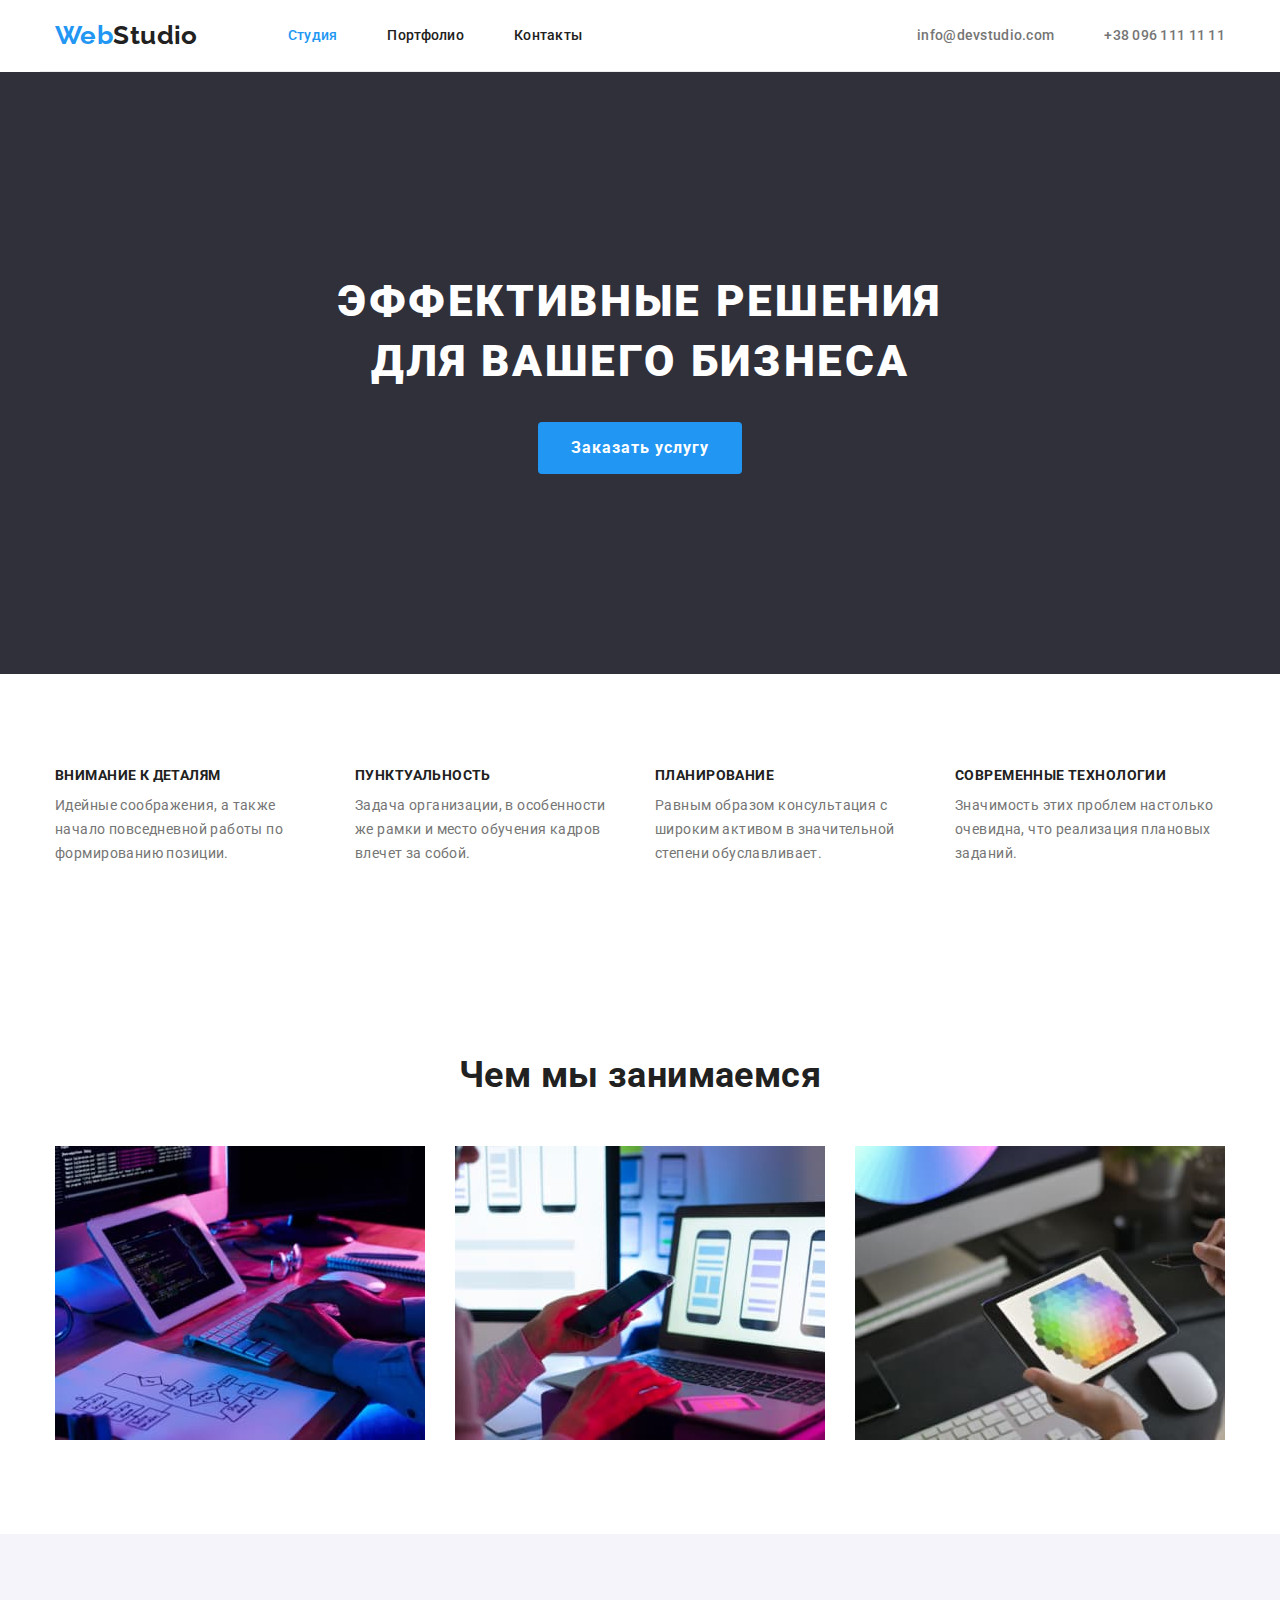
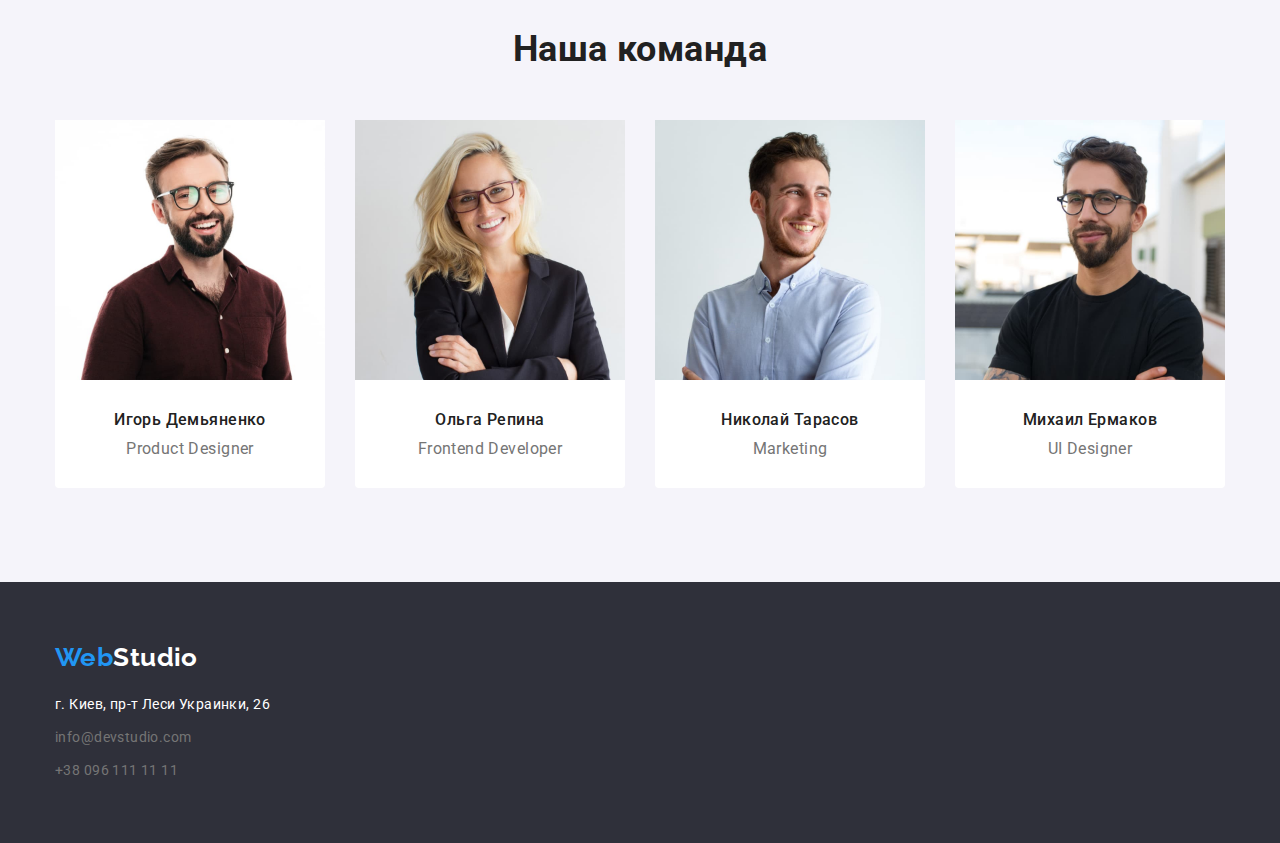
==== index.html @ 9d25f31f "Скопировал проект на стадии ДЗ-3" ====
<!DOCTYPE html>
<html lang="ru">
    <head>
        <meta charset="UTF-8" />
        <meta http-equiv="X-UA-Compatible" content="IE=edge" />
        <meta name="viewport" content="width=device-width, initial-scale=1.0" />
        <title>Студия</title>
        <link rel="preconnect" href="https://fonts.googleapis.com" />
        <link rel="preconnect" href="https://fonts.gstatic.com" crossorigin />
        <link
            href="https://fonts.googleapis.com/css2?family=Raleway:wght@700&family=Roboto:wght@400;500;700;900&display=swap"
            rel="stylesheet"
        />
        <link
            rel="stylesheet"
            href="https://cdnjs.cloudflare.com/ajax/libs/modern-normalize/1.1.0/modern-normalize.min.css"
        />
        <link rel="stylesheet" href="./css/style.css" />
    </head>
    <body>
        <!-- Header -->
        <header class="header">
            <div class="container">
                <nav class="site-nav">
                    <a href="./index.html" class="header-logo link"
                        ><span class="accent">Web</span>Studio
                    </a>
                    <ul class="general-nav list">
                        <li class="nav-item">
                            <a href="./index.html" class="nav-link link current"> Студия </a>
                        </li>
                        <li class="nav-item">
                            <a href="./portfolio.html" class="nav-link link"> Портфолио </a>
                        </li>
                        <li class="nav-item"><a href="" class="nav-link link"> Контакты </a></li>
                    </ul>
                </nav>

                <ul class="header-contacts list">
                    <li class="hd-contacts-item">
                        <a href="mailto:info@devstudio.com" class="header-contact link">
                            info@devstudio.com
                        </a>
                    </li>
                    <li class="hd-contacts-item">
                        <a href="tel:+380961111111" class="header-contact link">
                            +38 096 111 11 11
                        </a>
                    </li>
                </ul>
            </div>
        </header>

        <main>
            <!-- Hero -->
            <section class="hero section">
                <div class="container">
                    <h1 class="hero-title">Эффективные решения для вашего бизнеса</h1>
                    <button type="button" class="hero-button button">Заказать услугу</button>
                </div>
            </section>

            <!-- Advantages -->
            <section class="advantages section">
                <div class="container">
                    <h2 class="advantages-title hidden">Преимущества</h2>
                    <ul class="advantages-list list">
                        <li class="advantages-item">
                            <h3 class="advantages-caption">Внимание к деталям</h3>
                            <p class="advantages-desc">
                                Идейные соображения, а также начало повседневной работы по
                                формированию позиции.
                            </p>
                        </li>
                        <li class="advantages-item">
                            <h3 class="advantages-caption">Пунктуальность</h3>
                            <p class="advantages-desc">
                                Задача организации, в особенности же рамки и место обучения кадров
                                влечет за собой.
                            </p>
                        </li>
                        <li class="advantages-item">
                            <h3 class="advantages-caption">Планирование</h3>
                            <p class="advantages-desc">
                                Равным образом консультация с широким активом в значительной степени
                                обуславливает.
                            </p>
                        </li>
                        <li class="advantages-item">
                            <h3 class="advantages-caption">Современные технологии</h3>
                            <p class="advantages-desc">
                                Значимость этих проблем настолько очевидна, что реализация плановых
                                заданий.
                            </p>
                        </li>
                    </ul>
                </div>
            </section>

            <!-- Features of work -->
            <section class="features section">
                <div class="container">
                    <h2 class="features-title">Чем мы занимаемся</h2>
                    <ul class="features-list list">
                        <li class="features-item">
                            <img
                                src="./images/code.jpg"
                                alt="написание семантической разметки"
                                width="370"
                            />
                        </li>
                        <li class="features-item">
                            <img
                                src="./images/design.jpg"
                                alt="создание макетов дизайна"
                                width="370"
                            />
                        </li>
                        <li class="features-item">
                            <img
                                src="./images/colors.jpg"
                                alt="подбор цветовой палитры дизайна"
                                width="370"
                            />
                        </li>
                    </ul>
                </div>
            </section>

            <!-- Our comand -->
            <section class="comand section">
                <div class="container">
                    <h2 class="comand-title">Наша команда</h2>
                    <ul class="comand-list list">
                        <li class="comand-item">
                            <div class="comand-thumb">
                                <img src="./images/img1.jpg" alt="Игорь" width="270" />
                            </div>
                            <div class="comand-content">
                                <h3 class="comand-heading">Игорь Демьяненко</h3>
                                <p lang="en" class="comand-text">Product Designer</p>
                            </div>
                        </li>

                        <li class="comand-item">
                            <div class="comand-thumb">
                                <img src="./images/img2.jpg" alt="Ольга" width="270" />
                            </div>
                            <div class="comand-content">
                                <h3 class="comand-heading">Ольга Репина</h3>
                                <p lang="en" class="comand-text">Frontend Developer</p>
                            </div>
                        </li>

                        <li class="comand-item">
                            <div class="comand-thumb">
                                <img src="./images/img3.jpg" alt="Николай" width="270" />
                            </div>
                            <div class="comand-content">
                                <h3 class="comand-heading">Николай Тарасов</h3>
                                <p lang="en" class="comand-text">Marketing</p>
                            </div>
                        </li>

                        <li class="comand-item">
                            <div class="comand-thumb">
                                <img src="./images/img4.jpg" alt="Михаил" width="270" />
                            </div>
                            <div class="comand-content">
                                <h3 class="comand-heading">Михаил Ермаков</h3>
                                <p lang="en" class="comand-text">UI Designer</p>
                            </div>
                        </li>
                    </ul>
                </div>
            </section>
        </main>

        <!-- Footer -->
        <footer class="footer">
            <div class="container">
                <div class="footer-nav">
                    <a href="./index.html" class="footer-logo link"
                        ><span class="accent">Web</span>Studio
                    </a>
                    <address>
                        <ul class="footer-contacts list">
                            <li class="ft-contact-item">
                                <a
                                    href="https://goo.gl/maps/RZBRHcPRKJoQ98QK8"
                                    target="_blank"
                                    class="address link"
                                >
                                    г. Киев, пр-т Леси Украинки, 26
                                </a>
                            </li>
                            <li class="ft-contact-item">
                                <a href="mailto:info@devstudio.com" class="footer-contact link">
                                    info@devstudio.com
                                </a>
                            </li>
                            <li class="ft-contact-item">
                                <a href="tel:+380961111111" class="footer-contact link">
                                    +38 096 111 11 11
                                </a>
                            </li>
                        </ul>
                    </address>
                </div>
            </div>
        </footer>
    </body>
</html>
---- css/style.css ----
:root {
    --primary-text-color: #757575;
    --title-text-color: #212121;
    --accent-color: #2196f3;
    --white-color: #ffffff;
    --secondary-bg-color: #f5f4fa;
    --accent-bg-color: #2f303a;
    --border-color: #eeeeee;
    --header-border: #ececec;

    --title-content-gap: 50px;
    --card-gap: 30px;
}

/* TOOLS */

body {
    color: var(--primary-text-color);
    background-color: var(--white-color);
    font-family: 'Roboto', sans-serif;
    font-size: 14px;
    line-height: 1.71;
    letter-spacing: 0.03em;
}

h1,
h2,
h3,
p,
ul {
    margin: 0;
    padding: 0;
}

img {
    display: block;
    max-width: 100%;
}

.list {
    list-style: none;
}

.link {
    font-style: normal;
    text-decoration: none;
}

.hidden {
    display: none;
}

.container {
    width: 1200px;
    padding-left: 15px;
    padding-right: 15px;
    margin-right: auto;
    margin-left: auto;
}

.section {
    padding-top: 94px;
    padding-bottom: 94px;
}

.button {
    display: block;
    border: 1px solid transparent;
    border-radius: 4px;
    font-family: inherit;
}

/* LOGO */

.header-logo {
    font-family: 'Raleway', sans-serif;
    font-weight: 700;
    font-size: 26px;
    line-height: 1.2;
}

.accent {
    color: var(--accent-color);
}

/* HEADER */

.header .container {
    display: flex;
    border-bottom: 1px solid var(--header-border);
    padding-top: 20px;
    padding-bottom: 20px;
    align-items: center;
}

.site-nav {
    display: flex;
    align-items: center;
}

.general-nav {
    display: flex;
    margin-left: 90px;
}

.nav-item:not(:last-child) {
    margin-right: 50px;
}

.header-contacts {
    display: flex;
    margin-left: auto;
}

.hd-contacts-item:not(:last-child) {
    margin-right: 50px;
}

.header-logo {
    display: block;
    color: var(--title-text-color);
}

.header-logo:hover,
.header-logo:focus {
    color: var(--accent-color);
}

.nav-link {
    color: var(--title-text-color);
    font-weight: 500;
    line-height: 1.14;
    letter-spacing: 0.02em;
}

.current {
    color: var(--accent-color);
}

.header-contact {
    color: var(--primary-text-color);
    font-weight: 500;
    line-height: 1.14;
    letter-spacing: 0.02em;
}

.header-contact:hover,
.header-contact:focus,
.nav-link:hover,
.nav-link:focus {
    color: var(--accent-color);
}

/* MAIN PAGE */

/* HERO */

.hero {
    background-color: var(--accent-bg-color);
    padding-top: 200px;
    padding-bottom: 200px;
    text-align: center;
}

.hero-title {
    margin-right: auto;
    margin-left: auto;
    max-width: 696px;

    color: var(--white-color);
    font-weight: 900;
    font-size: 44px;
    line-height: 1.36;
    letter-spacing: 0.06em;
    text-transform: uppercase;
    margin-bottom: 30px;
}

.hero-button {
    padding: 10px 32px;
    margin-left: auto;
    margin-right: auto;

    color: var(--white-color);
    background-color: var(--accent-color);
    font-weight: 700;
    font-size: 16px;
    line-height: 1.87;
    letter-spacing: 0.06em;

    cursor: pointer;
}

.hero-button:hover,
.hero-button:focus {
    color: var(--accent-color);
    background-color: var(--white-color);
}

/* SECTIONS */

.advantages-caption,
.features-title,
.comand-title,
.comand-heading {
    color: var(--title-text-color);
}

.section-title {
    font-weight: 700;
    font-size: 36px;
    line-height: 1.17;
    text-align: center;
}

/* ADVANTAGES SECTION */

.advantages-list {
    display: flex;
}

.advantages-item {
    width: calc((100% - 3 * var(--card-gap)) / 4);
}

.advantages-item:not(:last-child) {
    margin-right: var(--card-gap);
}

.advantages-caption {
    margin-bottom: 10px;

    font-weight: 700;
    font-size: 14px;
    line-height: 1.14;
    text-transform: uppercase;
}

/* FEATURES SECTION */

.features-title {
    font-weight: 700;
    font-size: 36px;
    line-height: 1.17;
    text-align: center;
    margin-bottom: var(--title-content-gap);
}

.features-list {
    display: flex;
    justify-content: center;
}

.features-item {
    width: calc((100% - 2 * var(--card-gap)) / 3);
}

.features-item:not(:last-child) {
    margin-right: var(--card-gap);
}

/* COMAND SECTION */

.comand {
    background-color: var(--secondary-bg-color);
}

.comand-title {
    font-weight: 700;
    font-size: 36px;
    line-height: 1.17;
    text-align: center;

    margin-bottom: var(--title-content-gap);
}

.comand-list {
    display: flex;
}

.comand-item {
    width: calc((100% - 3 * var(--card-gap)) / 4);
    text-align: center;
    border-radius: 4px;

    background-color: var(--white-color);
}

.comand-item:not(:last-child) {
    margin-right: var(--card-gap);
}

.comand-content {
    padding-top: 30px;
    padding-bottom: 30px;
}

.comand-heading {
    margin-bottom: 10px;

    font-weight: 500;
    font-size: 16px;
    line-height: 1.19;
}

.comand-text {
    font-size: 16px;
    line-height: 1.19;
}

/* PORTFOLIO PAGE */

.portfolio .container {
    display: flex;
    flex-direction: column;
    align-items: center;
}

/* FILTERS */

.filters {
    display: flex;
    margin-bottom: var(--title-content-gap);
}

.filters-item:not(:last-child) {
    margin-right: 8px;
}

.filter-button {
    padding-top: 6px;
    padding-bottom: 6px;
    padding-right: 22px;
    padding-left: 22px;

    color: var(--title-text-color);
    background-color: var(--secondary-bg-color);
    font-weight: 500;
    font-size: 16px;
    line-height: 1.62;

    cursor: pointer;
}

.filter-button:hover,
.filter-button:focus {
    color: var(--white-color);
    background-color: var(--accent-color);
}

/* PORTFOLIO CONTENT */

.portfolio-list {
    display: flex;
    flex-wrap: wrap;
    margin-left: calc(-1 * var(--card-gap));
    margin-top: calc(-1 * var(--card-gap));
}

.list-item {
    flex-basis: calc(100% / 3 - var(--card-gap));
    border-bottom: 1px solid var(--border-color);
    margin-left: var(--card-gap);
    margin-top: var(--card-gap);
}

.card-content {
    padding: 20px 24px;
}

.card-title {
    color: var(--title-text-color);

    font-weight: 700;
    font-size: 18px;
    line-height: 2;
    letter-spacing: 0.06em;
}

.product-card:hover,
.product-card:focus {
}

.product-type {
    color: var(--primary-text-color);
    font-size: 16px;
    line-height: 1.87;
}

/* FOOTER */

.footer {
    background-color: var(--accent-bg-color);
}

.footer .container {
    display: flex;
    padding-top: 60px;
    padding-bottom: 60px;
}

.footer-logo {
    display: block;
    margin-bottom: 20px;

    color: var(--white-color);
    font-family: 'Raleway', sans-serif;
    font-weight: 700;
    font-size: 26px;
    line-height: 1.2;
}

.footer-nav {
    display: flex;
    flex-direction: column;
}

.footer-logo:hover,
.footer-logo:focus,
.address:hover,
.address:focus,
.footer-contact:hover,
.footer-contact:focus {
    color: var(--accent-color);
}

.address {
    color: var(--white-color);
}

.footer-contact {
    color: var(--primary-text-color);
}

.ft-contact-item:not(:last-child) {
    margin-bottom: 9px;
}
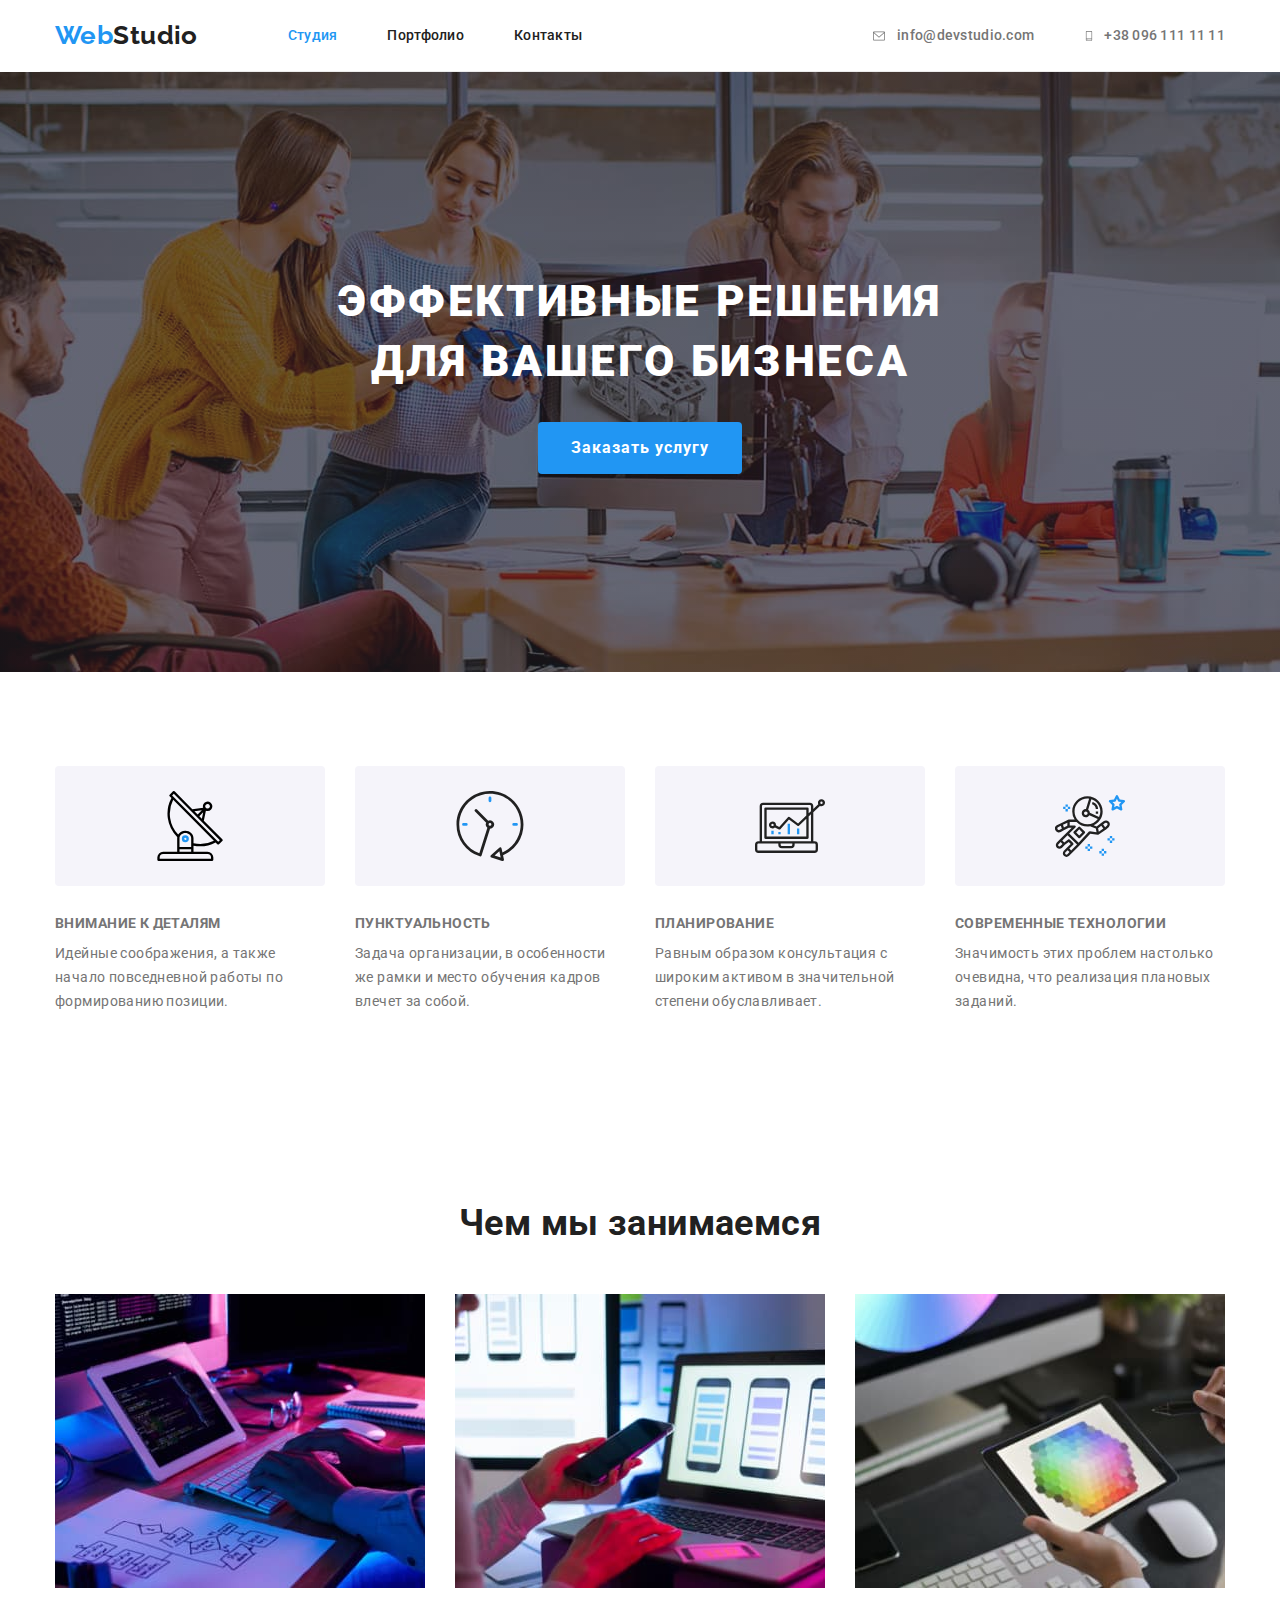
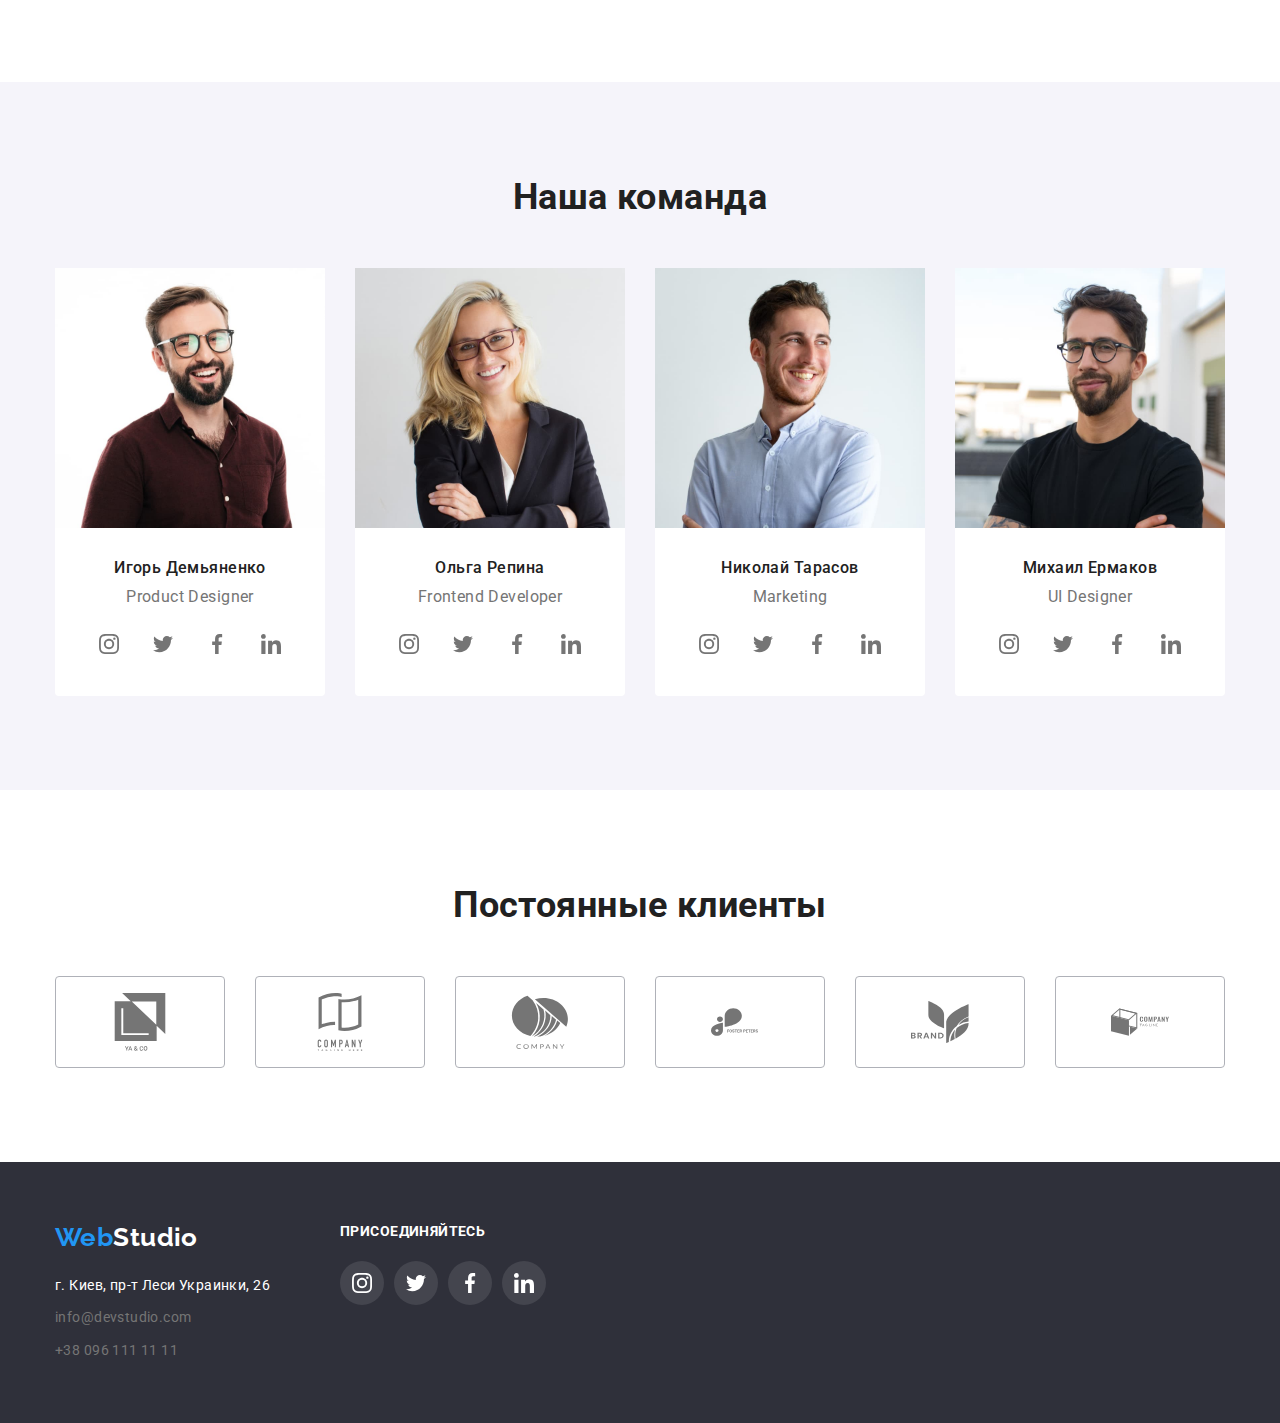
==== commit bef5f069: "Добавил не контентные картинки страницы Студия, присутствует баг с размером некоторых иконок" ====
--- a/index.html
+++ b/index.html
@@ -38,13 +38,19 @@
 
                 <ul class="header-contacts list">
                     <li class="hd-contacts-item">
-                        <a href="mailto:info@devstudio.com" class="header-contact link">
-                            info@devstudio.com
+                        <a class="header-contact link" href="mailto:info@devstudio.com">
+                            <svg class="mail-icon" width="16" height="12">
+                                <use href="./images/icons.svg#mail"></use>
+                            </svg>
+                            <span class="contact-text">info@devstudio.com</span>
                         </a>
                     </li>
                     <li class="hd-contacts-item">
-                        <a href="tel:+380961111111" class="header-contact link">
-                            +38 096 111 11 11
+                        <a class="header-contact link" href="tel:+380961111111">
+                            <svg class="tel-icon" width="10" height="16">
+                                <use href="./images/icons.svg#tel"></use>
+                            </svg>
+                            <span class="contact-text">+38 096 111 11 11</span>
                         </a>
                     </li>
                 </ul>
@@ -53,40 +59,65 @@
 
         <main>
             <!-- Hero -->
-            <section class="hero section">
-                <div class="container">
-                    <h1 class="hero-title">Эффективные решения для вашего бизнеса</h1>
-                    <button type="button" class="hero-button button">Заказать услугу</button>
+            <section class="hero">
+                <div class="bg-img">
+                    <div class="container">
+                        <h1 class="hero-title">Эффективные решения для вашего бизнеса</h1>
+                        <button type="button" class="hero-button button">Заказать услугу</button>
+                    </div>
                 </div>
             </section>
 
             <!-- Advantages -->
             <section class="advantages section">
                 <div class="container">
-                    <h2 class="advantages-title hidden">Преимущества</h2>
+                    <h2 class="section-title visually-hidden">Преимущества</h2>
                     <ul class="advantages-list list">
                         <li class="advantages-item">
+                            <div class="advantages-icon-bg">
+                                <svg class="antenna-icon" width="70" height="70">
+                                    <use href="./images/icons.svg#antenna"></use>
+                                </svg>
+                            </div>
                             <h3 class="advantages-caption">Внимание к деталям</h3>
                             <p class="advantages-desc">
                                 Идейные соображения, а также начало повседневной работы по
                                 формированию позиции.
                             </p>
                         </li>
+
                         <li class="advantages-item">
+                            <div class="advantages-icon-bg">
+                                <svg class="clock-icon" width="70" height="70">
+                                    <use href="./images/icons.svg#clock"></use>
+                                </svg>
+                            </div>
                             <h3 class="advantages-caption">Пунктуальность</h3>
                             <p class="advantages-desc">
                                 Задача организации, в особенности же рамки и место обучения кадров
                                 влечет за собой.
                             </p>
                         </li>
+
                         <li class="advantages-item">
+                            <div class="advantages-icon-bg">
+                                <svg class="diagram-icon" width="70" height="70">
+                                    <use href="./images/icons.svg#diagram"></use>
+                                </svg>
+                            </div>
                             <h3 class="advantages-caption">Планирование</h3>
                             <p class="advantages-desc">
                                 Равным образом консультация с широким активом в значительной степени
                                 обуславливает.
                             </p>
                         </li>
+
                         <li class="advantages-item">
+                            <div class="advantages-icon-bg">
+                                <svg class="astronaut-icon" width="70" height="70">
+                                    <use href="./images/icons.svg#astronaut"></use>
+                                </svg>
+                            </div>
                             <h3 class="advantages-caption">Современные технологии</h3>
                             <p class="advantages-desc">
                                 Значимость этих проблем настолько очевидна, что реализация плановых
@@ -100,7 +131,7 @@
             <!-- Features of work -->
             <section class="features section">
                 <div class="container">
-                    <h2 class="features-title">Чем мы занимаемся</h2>
+                    <h2 class="section-title">Чем мы занимаемся</h2>
                     <ul class="features-list list">
                         <li class="features-item">
                             <img
@@ -130,7 +161,7 @@
             <!-- Our comand -->
             <section class="comand section">
                 <div class="container">
-                    <h2 class="comand-title">Наша команда</h2>
+                    <h2 class="section-title">Наша команда</h2>
                     <ul class="comand-list list">
                         <li class="comand-item">
                             <div class="comand-thumb">
@@ -140,6 +171,54 @@
                                 <h3 class="comand-heading">Игорь Демьяненко</h3>
                                 <p lang="en" class="comand-text">Product Designer</p>
                             </div>
+                            <div class="comand-social-networks">
+                                <ul class="social-networks list">
+                                    <li class="social-networks-item">
+                                        <a
+                                            class="socials-link link"
+                                            href="https://www.instagram.com/"
+                                            target="_blank"
+                                        >
+                                            <svg class="instagram-icon icon" width="20" height="20">
+                                                <use href="./images/icons.svg#instagram"></use>
+                                            </svg>
+                                        </a>
+                                    </li>
+                                    <li class="social-networks-item">
+                                        <a
+                                            class="socials-link link"
+                                            href="https://twitter.com/"
+                                            target="_blank"
+                                        >
+                                            <svg class="twitter-icon icon" width="20" height="20">
+                                                <use href="./images/icons.svg#twitter"></use>
+                                            </svg>
+                                        </a>
+                                    </li>
+                                    <li class="social-networks-item">
+                                        <a
+                                            class="socials-link link"
+                                            href="https://facebook.com/"
+                                            target="_blank"
+                                        >
+                                            <svg class="facebook-icon icon" width="20" height="20">
+                                                <use href="./images/icons.svg#facebook"></use>
+                                            </svg>
+                                        </a>
+                                    </li>
+                                    <li class="social-networks-item">
+                                        <a
+                                            class="socials-link link"
+                                            href="https://linkedin.com/"
+                                            target="_blank"
+                                        >
+                                            <svg class="linkedin-icon icon" width="20" height="20">
+                                                <use href="./images/icons.svg#linkedin"></use>
+                                            </svg>
+                                        </a>
+                                    </li>
+                                </ul>
+                            </div>
                         </li>
 
                         <li class="comand-item">
@@ -150,6 +229,54 @@
                                 <h3 class="comand-heading">Ольга Репина</h3>
                                 <p lang="en" class="comand-text">Frontend Developer</p>
                             </div>
+                            <div class="comand-social-networks">
+                                <ul class="social-networks list">
+                                    <li class="social-networks-item">
+                                        <a
+                                            class="socials-link link"
+                                            href="https://www.instagram.com/"
+                                            target="_blank"
+                                        >
+                                            <svg class="instagram-icon icon" width="20" height="20">
+                                                <use href="./images/icons.svg#instagram"></use>
+                                            </svg>
+                                        </a>
+                                    </li>
+                                    <li class="social-networks-item">
+                                        <a
+                                            class="socials-link link"
+                                            href="https://twitter.com/"
+                                            target="_blank"
+                                        >
+                                            <svg class="twitter-icon icon" width="20" height="20">
+                                                <use href="./images/icons.svg#twitter"></use>
+                                            </svg>
+                                        </a>
+                                    </li>
+                                    <li class="social-networks-item">
+                                        <a
+                                            class="socials-link link"
+                                            href="https://facebook.com/"
+                                            target="_blank"
+                                        >
+                                            <svg class="facebook-icon icon" width="20" height="20">
+                                                <use href="./images/icons.svg#facebook"></use>
+                                            </svg>
+                                        </a>
+                                    </li>
+                                    <li class="social-networks-item">
+                                        <a
+                                            class="socials-link link"
+                                            href="https://linkedin.com/"
+                                            target="_blank"
+                                        >
+                                            <svg class="linkedin-icon icon" width="20" height="20">
+                                                <use href="./images/icons.svg#linkedin"></use>
+                                            </svg>
+                                        </a>
+                                    </li>
+                                </ul>
+                            </div>
                         </li>
 
                         <li class="comand-item">
@@ -160,6 +287,54 @@
                                 <h3 class="comand-heading">Николай Тарасов</h3>
                                 <p lang="en" class="comand-text">Marketing</p>
                             </div>
+                            <div class="comand-social-networks">
+                                <ul class="social-networks list">
+                                    <li class="social-networks-item">
+                                        <a
+                                            class="socials-link link"
+                                            href="https://www.instagram.com/"
+                                            target="_blank"
+                                        >
+                                            <svg class="instagram-icon icon" width="20" height="20">
+                                                <use href="./images/icons.svg#instagram"></use>
+                                            </svg>
+                                        </a>
+                                    </li>
+                                    <li class="social-networks-item">
+                                        <a
+                                            class="socials-link link"
+                                            href="https://twitter.com/"
+                                            target="_blank"
+                                        >
+                                            <svg class="twitter-icon icon" width="20" height="20">
+                                                <use href="./images/icons.svg#twitter"></use>
+                                            </svg>
+                                        </a>
+                                    </li>
+                                    <li class="social-networks-item">
+                                        <a
+                                            class="socials-link link"
+                                            href="https://facebook.com/"
+                                            target="_blank"
+                                        >
+                                            <svg class="facebook-icon icon" width="20" height="20">
+                                                <use href="./images/icons.svg#facebook"></use>
+                                            </svg>
+                                        </a>
+                                    </li>
+                                    <li class="social-networks-item">
+                                        <a
+                                            class="socials-link link"
+                                            href="https://linkedin.com/"
+                                            target="_blank"
+                                        >
+                                            <svg class="linkedin-icon icon" width="20" height="20">
+                                                <use href="./images/icons.svg#linkedin"></use>
+                                            </svg>
+                                        </a>
+                                    </li>
+                                </ul>
+                            </div>
                         </li>
 
                         <li class="comand-item">
@@ -170,8 +345,140 @@
                                 <h3 class="comand-heading">Михаил Ермаков</h3>
                                 <p lang="en" class="comand-text">UI Designer</p>
                             </div>
+                            <div class="comand-social-networks">
+                                <ul class="social-networks list">
+                                    <li class="social-networks-item">
+                                        <a
+                                            class="socials-link link"
+                                            href="https://www.instagram.com/"
+                                            target="_blank"
+                                        >
+                                            <svg class="instagram-icon icon" width="20" height="20">
+                                                <use href="./images/icons.svg#instagram"></use>
+                                            </svg>
+                                        </a>
+                                    </li>
+                                    <li class="social-networks-item">
+                                        <a
+                                            class="socials-link link"
+                                            href="https://twitter.com/"
+                                            target="_blank"
+                                        >
+                                            <svg class="twitter-icon icon" width="20" height="20">
+                                                <use href="./images/icons.svg#twitter"></use>
+                                            </svg>
+                                        </a>
+                                    </li>
+                                    <li class="social-networks-item">
+                                        <a
+                                            class="socials-link link"
+                                            href="https://facebook.com/"
+                                            target="_blank"
+                                        >
+                                            <svg class="facebook-icon icon" width="20" height="20">
+                                                <use href="./images/icons.svg#facebook"></use>
+                                            </svg>
+                                        </a>
+                                    </li>
+                                    <li class="social-networks-item">
+                                        <a
+                                            class="socials-link link"
+                                            href="https://linkedin.com/"
+                                            target="_blank"
+                                        >
+                                            <svg class="linkedin-icon icon" width="20" height="20">
+                                                <use href="./images/icons.svg#linkedin"></use>
+                                            </svg>
+                                        </a>
+                                    </li>
+                                </ul>
+                            </div>
                         </li>
                     </ul>
+                </div>
+            </section>
+
+            <!-- Examples -->
+            <section class="examples section">
+                <div class="container">
+                    <h2 class="section-title">Постоянные клиенты</h2>
+                    <div class="examples-box">
+                        <ul class="examples-list list">
+                            <li class="examples-item">
+                                <a
+                                    class="company-link link"
+                                    href=""
+                                    target="_blank"
+                                    rel="noopener noreferrer"
+                                >
+                                    <svg class="company-1-icon icon" width="106" height="60">
+                                        <use href="./images/icons.svg#company-1"></use>
+                                    </svg>
+                                </a>
+                            </li>
+                            <li class="examples-item">
+                                <a
+                                    class="company-link link"
+                                    href=""
+                                    target="_blank"
+                                    rel="noopener noreferrer"
+                                >
+                                    <svg class="company-2-icon icon" width="106" height="60">
+                                        <use href="./images/icons.svg#company-2"></use>
+                                    </svg>
+                                </a>
+                            </li>
+                            <li class="examples-item">
+                                <a
+                                    class="company-link link"
+                                    href=""
+                                    target="_blank"
+                                    rel="noopener noreferrer"
+                                >
+                                    <svg class="company-3-icon icon" width="106" height="60">
+                                        <use href="./images/icons.svg#company-3"></use>
+                                    </svg>
+                                </a>
+                            </li>
+                            <li class="examples-item">
+                                <a
+                                    class="company-link link"
+                                    href=""
+                                    target="_blank"
+                                    rel="noopener noreferrer"
+                                >
+                                    <svg class="company-4-icon icon" width="106" height="60">
+                                        <use href="./images/icons.svg#company-4"></use>
+                                    </svg>
+                                </a>
+                            </li>
+                            <li class="examples-item">
+                                <a
+                                    class="company-link link"
+                                    href=""
+                                    target="_blank"
+                                    rel="noopener noreferrer"
+                                >
+                                    <svg class="company-5-icon icon" width="106" height="60">
+                                        <use href="./images/icons.svg#company-5"></use>
+                                    </svg>
+                                </a>
+                            </li>
+
+                            <li class="examples-item">
+                                <a
+                                    class="company-link link"
+                                    href=""
+                                    target="_blank"
+                                    rel="noopener noreferrer"
+                                >
+                                    <svg class="company-6-icon icon" width="93.79" height="43.93">
+                                        <use href="./images/icons.svg#company-6"></use>
+                                    </svg>
+                                </a>
+                            </li>
+                        </ul>
+                    </div>
                 </div>
             </section>
         </main>
@@ -207,6 +514,55 @@
                         </ul>
                     </address>
                 </div>
+                <div class="footer-socials">
+                    <p class="ft-socials-text">Присоединяйтесь</p>
+                    <ul class="ft-socials-list list">
+                        <li class="ft-socials-item">
+                            <a
+                                class="ft-socials-link link"
+                                href="https://www.instagram.com/"
+                                target="_blank"
+                            >
+                                <svg class="ft-instagram-icon" width="20" height="20">
+                                    <use href="./images/icons.svg#instagram"></use>
+                                </svg>
+                            </a>
+                        </li>
+                        <li class="ft-socials-item">
+                            <a
+                                class="ft-socials-link link"
+                                href="https://twitter.com/"
+                                target="_blank"
+                            >
+                                <svg class="ft-twitter-icon" width="20" height="20">
+                                    <use href="./images/icons.svg#twitter"></use>
+                                </svg>
+                            </a>
+                        </li>
+                        <li class="ft-socials-item">
+                            <a
+                                class="ft-socials-link link"
+                                href="https://facebook.com/"
+                                target="_blank"
+                            >
+                                <svg class="ft-facebook-icon" width="20" height="20">
+                                    <use href="./images/icons.svg#facebook"></use>
+                                </svg>
+                            </a>
+                        </li>
+                        <li class="ft-socials-item">
+                            <a
+                                class="ft-socials-link link"
+                                href="https://linkedin.com/"
+                                target="_blank"
+                            >
+                                <svg class="ft-linkedin-icon" width="20" height="20">
+                                    <use href="./images/icons.svg#linkedin"></use>
+                                </svg>
+                            </a>
+                        </li>
+                    </ul>
+                </div>
             </div>
         </footer>
     </body>
--- a/css/style.css
+++ b/css/style.css
@@ -10,6 +10,8 @@
 
     --title-content-gap: 50px;
     --card-gap: 30px;
+    --icon-gap: 10px;
+    --primary-border-radius: 4px;
 }
 
 /* TOOLS */
@@ -46,8 +48,18 @@
     text-decoration: none;
 }
 
-.hidden {
-    display: none;
+.visually-hidden {
+    position: absolute;
+    width: 1px;
+    height: 1px;
+    margin: -1px;
+    border: 0;
+    padding: 0;
+
+    white-space: nowrap;
+    clip-path: inset(100%);
+    clip: rect(0 0 0 0);
+    overflow: hidden;
 }
 
 .container {
@@ -66,8 +78,19 @@
 .button {
     display: block;
     border: 1px solid transparent;
-    border-radius: 4px;
+    border-radius: var(--primary-border-radius);
     font-family: inherit;
+}
+
+/* SECTIONS */
+
+.section-title {
+    font-weight: 700;
+    font-size: 36px;
+    line-height: 1.17;
+    text-align: center;
+    margin-bottom: var(--title-content-gap);
+    color: var(--title-text-color);
 }
 
 /* LOGO */
@@ -107,15 +130,6 @@
     margin-right: 50px;
 }
 
-.header-contacts {
-    display: flex;
-    margin-left: auto;
-}
-
-.hd-contacts-item:not(:last-child) {
-    margin-right: 50px;
-}
-
 .header-logo {
     display: block;
     color: var(--title-text-color);
@@ -137,17 +151,59 @@
     color: var(--accent-color);
 }
 
+.header-contacts {
+    display: flex;
+    margin-left: auto;
+    align-items: center;
+}
+
+.hd-contacts-item:not(:last-child) {
+    margin-right: 50px;
+}
+
 .header-contact {
+    display: flex;
+    align-items: center;
     color: var(--primary-text-color);
     font-weight: 500;
     line-height: 1.14;
     letter-spacing: 0.02em;
 }
 
+.mail-icon {
+    fill: currentColor;
+    margin-right: var(--icon-gap);
+}
+
+.tel-icon {
+    background-size: cover;
+    fill: currentColor;
+    margin-right: var(--icon-gap);
+}
+
+/* .header-contact.mail::before {
+    display: inline-flex;
+    flex-direction: row;
+    content: '';
+    background-image: url(../images/mail.svg);
+    width: 16px;
+    height: 12px;
+    background-repeat: no-repeat;
+    background-size: contain;
+    margin-right: 10px;
+} */
+
+/* .header-contact:hover .mail-icon {
+    fill: var(--accent-color);
+} */
+
+.header-contact:hover .mail-icon,
+.header-contact:hover .tel-icon,
 .header-contact:hover,
 .header-contact:focus,
 .nav-link:hover,
 .nav-link:focus {
+    fill: var(--accent-color);
     color: var(--accent-color);
 }
 
@@ -156,9 +212,19 @@
 /* HERO */
 
 .hero {
+    background-image: linear-gradient(rgba(47, 48, 58, 0.4), rgba(47, 48, 58, 0.4)),
+        url(../images/hero-bg.jpg);
     background-color: var(--accent-bg-color);
+    height: 600px;
+    max-width: 1600px;
+    background-size: cover;
+    background-repeat: no-repeat;
+    background-position: center;
+    margin-right: auto;
+    margin-left: auto;
     padding-top: 200px;
     padding-bottom: 200px;
+
     text-align: center;
 }
 
@@ -197,22 +263,6 @@
     background-color: var(--white-color);
 }
 
-/* SECTIONS */
-
-.advantages-caption,
-.features-title,
-.comand-title,
-.comand-heading {
-    color: var(--title-text-color);
-}
-
-.section-title {
-    font-weight: 700;
-    font-size: 36px;
-    line-height: 1.17;
-    text-align: center;
-}
-
 /* ADVANTAGES SECTION */
 
 .advantages-list {
@@ -225,6 +275,14 @@
 
 .advantages-item:not(:last-child) {
     margin-right: var(--card-gap);
+}
+
+.advantages-icon-bg {
+    height: 120px;
+    padding: 25px 100px;
+    margin-bottom: var(--card-gap);
+    background-color: var(--secondary-bg-color);
+    border-radius: var(--primary-border-radius);
 }
 
 .advantages-caption {
@@ -238,14 +296,6 @@
 
 /* FEATURES SECTION */
 
-.features-title {
-    font-weight: 700;
-    font-size: 36px;
-    line-height: 1.17;
-    text-align: center;
-    margin-bottom: var(--title-content-gap);
-}
-
 .features-list {
     display: flex;
     justify-content: center;
@@ -263,15 +313,6 @@
 
 .comand {
     background-color: var(--secondary-bg-color);
-}
-
-.comand-title {
-    font-weight: 700;
-    font-size: 36px;
-    line-height: 1.17;
-    text-align: center;
-
-    margin-bottom: var(--title-content-gap);
 }
 
 .comand-list {
@@ -281,7 +322,8 @@
 .comand-item {
     width: calc((100% - 3 * var(--card-gap)) / 4);
     text-align: center;
-    border-radius: 4px;
+    border-radius: var(--primary-border-radius);
+    padding-bottom: var(--card-gap);
 
     background-color: var(--white-color);
 }
@@ -292,12 +334,12 @@
 
 .comand-content {
     padding-top: 30px;
-    padding-bottom: 30px;
+    padding-bottom: 16px;
 }
 
 .comand-heading {
     margin-bottom: 10px;
-
+    color: var(--title-text-color);
     font-weight: 500;
     font-size: 16px;
     line-height: 1.19;
@@ -306,6 +348,86 @@
 .comand-text {
     font-size: 16px;
     line-height: 1.19;
+}
+
+.comand-social-networks {
+    display: flex;
+    justify-content: center;
+}
+
+.social-networks {
+    display: flex;
+    margin-right: auto;
+    margin-left: auto;
+}
+
+.social-networks-item:not(:last-child) {
+    margin-right: var(--icon-gap);
+}
+
+.socials-link {
+    display: block;
+    width: 44px;
+    height: 44px;
+    padding: 12px;
+}
+
+.socials-link:hover,
+.socials-link:focus {
+    background-color: var(--accent-color);
+    border-radius: 50%;
+}
+
+.socials-link:hover .icon,
+.socials-link:focus .icon {
+    fill: var(--white-color);
+}
+
+.instagram-icon,
+.twitter-icon,
+.facebook-icon,
+.linkedin-icon {
+    fill: var(--primary-text-color);
+}
+
+/* EXAMPLES SECTION */
+
+.examples-box {
+    display: flex;
+    justify-content: center;
+}
+
+.examples-list {
+    display: flex;
+}
+
+.examples-item:not(:last-child) {
+    margin-right: var(--card-gap);
+}
+
+.company-link {
+    display: flex;
+    align-items: center;
+    justify-content: center;
+    width: 170px;
+    height: 92px;
+    padding: 16px 32px;
+    border: 1px solid #afb1b8;
+    border-radius: var(--primary-border-radius);
+}
+
+.icon {
+    width: 100%;
+    height: 100%;
+    fill: var(--primary-text-color);
+}
+
+.company-link:hover,
+.company-link:focus,
+.company-link:hover .icon,
+.company-link:focus .icon {
+    fill: var(--accent-color);
+    border-color: var(--accent-color);
 }
 
 /* PORTFOLIO PAGE */
@@ -379,6 +501,7 @@
 
 .product-card:hover,
 .product-card:focus {
+    box-shadow: rgba(47, 48, 58, 0.4);
 }
 
 .product-type {
@@ -435,3 +558,45 @@
 .ft-contact-item:not(:last-child) {
     margin-bottom: 9px;
 }
+
+.footer-socials {
+    margin-left: 70px;
+}
+
+.ft-socials-text {
+    font-weight: 700;
+    line-height: 1.33;
+    color: var(--white-color);
+
+    text-transform: uppercase;
+    margin-bottom: 20px;
+}
+
+.ft-socials-list {
+    display: flex;
+}
+
+.ft-socials-item:not(:last-child) {
+    margin-right: var(--icon-gap);
+}
+
+.ft-socials-link {
+    display: block;
+    width: 44px;
+    height: 44px;
+    padding: 12px;
+    border-radius: 50%;
+    background-color: rgba(255, 255, 255, 0.1);
+}
+
+.ft-instagram-icon,
+.ft-twitter-icon,
+.ft-facebook-icon,
+.ft-linkedin-icon {
+    fill: var(--white-color);
+}
+
+.ft-socials-link:hover,
+.ft-socials-link:focus {
+    background-color: var(--accent-color);
+}
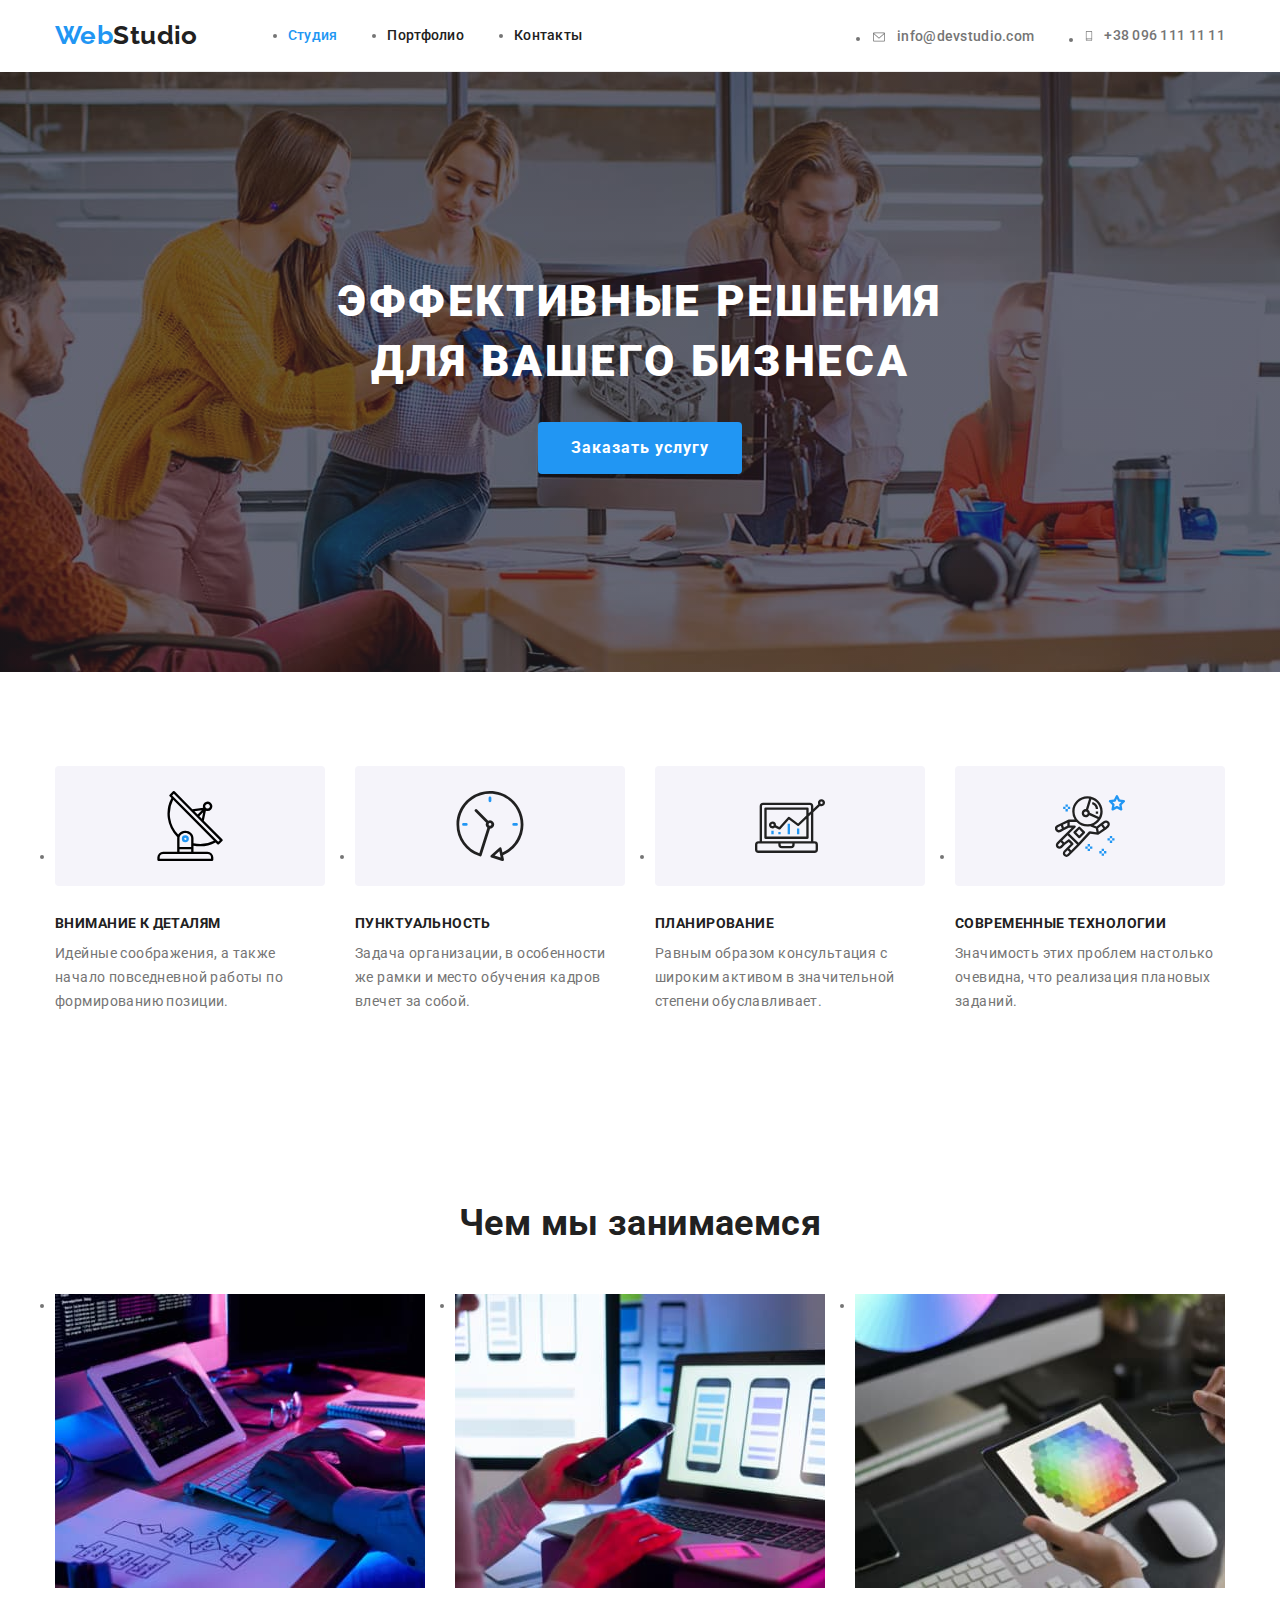
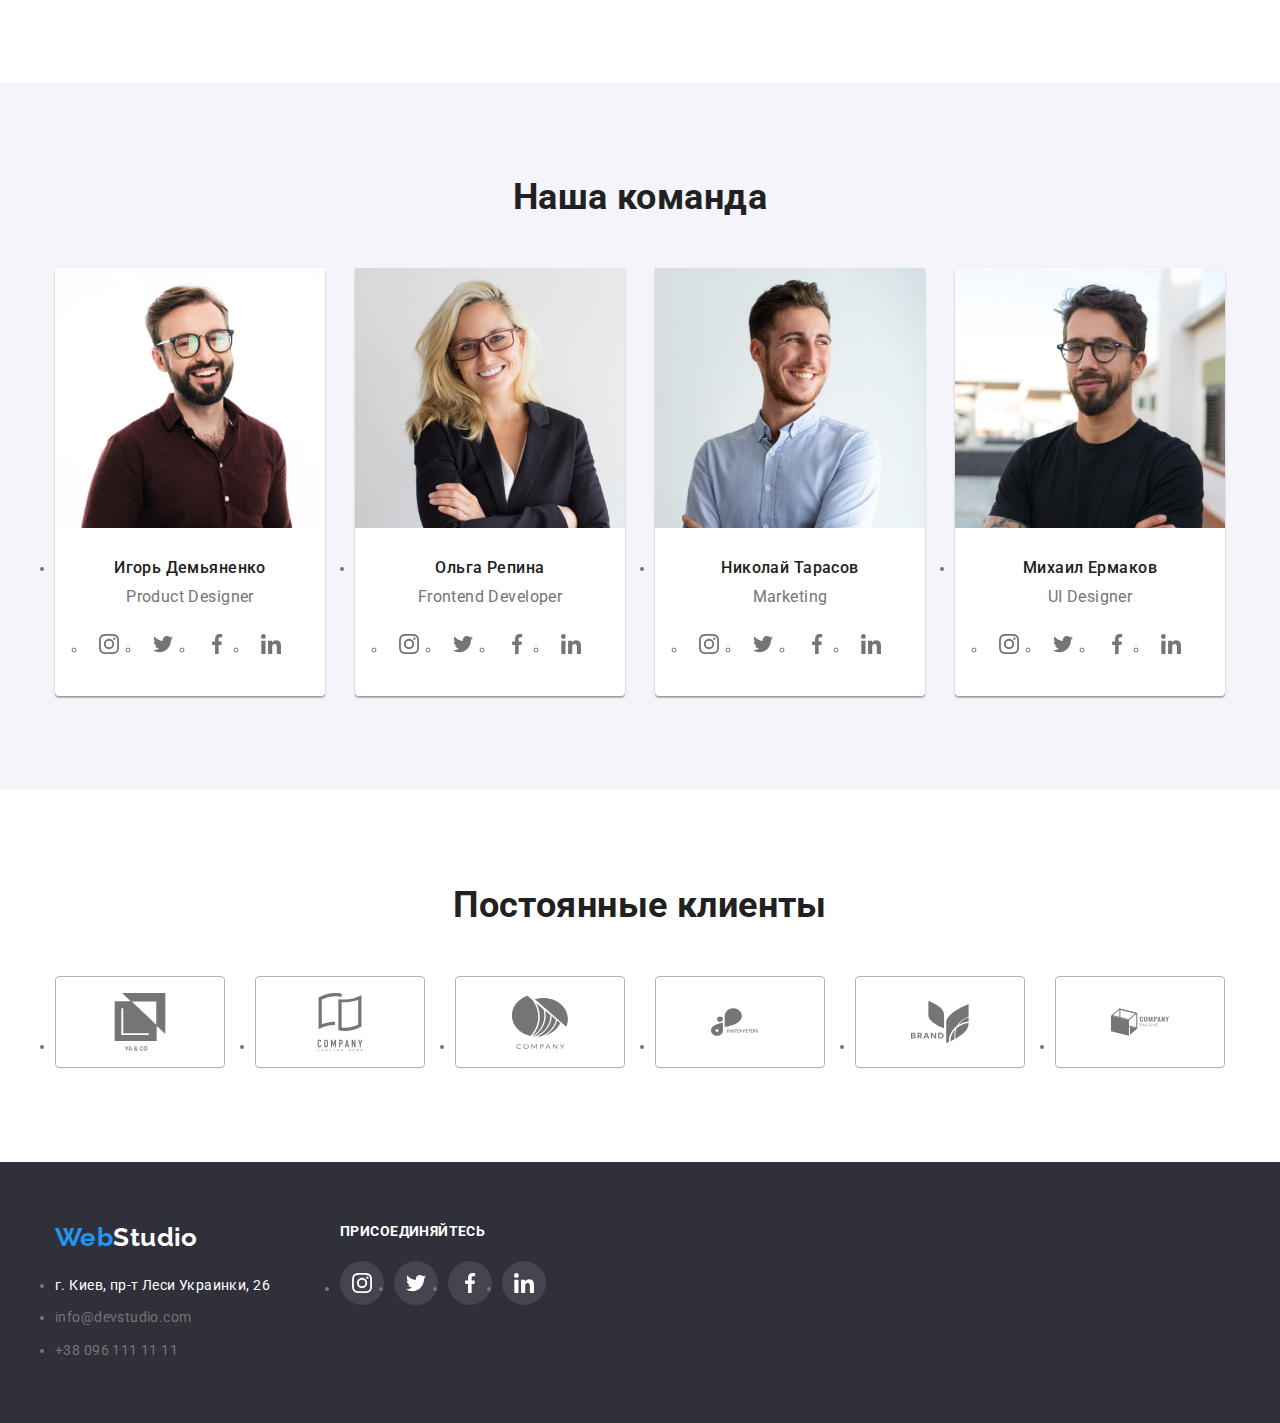
==== commit efea31c9: "Заменил list и link на селекторы тега" ====
--- a/index.html
+++ b/index.html
@@ -22,23 +22,23 @@
         <header class="header">
             <div class="container">
                 <nav class="site-nav">
-                    <a href="./index.html" class="header-logo link"
+                    <a href="./index.html" class="header-logo"
                         ><span class="accent">Web</span>Studio
                     </a>
                     <ul class="general-nav list">
                         <li class="nav-item">
-                            <a href="./index.html" class="nav-link link current"> Студия </a>
+                            <a href="./index.html" class="nav-link current"> Студия </a>
                         </li>
                         <li class="nav-item">
-                            <a href="./portfolio.html" class="nav-link link"> Портфолио </a>
-                        </li>
-                        <li class="nav-item"><a href="" class="nav-link link"> Контакты </a></li>
+                            <a href="./portfolio.html" class="nav-link"> Портфолио </a>
+                        </li>
+                        <li class="nav-item"><a href="" class="nav-link"> Контакты </a></li>
                     </ul>
                 </nav>
 
-                <ul class="header-contacts list">
+                <ul class="header-contacts">
                     <li class="hd-contacts-item">
-                        <a class="header-contact link" href="mailto:info@devstudio.com">
+                        <a class="header-contact" href="mailto:info@devstudio.com">
                             <svg class="mail-icon" width="16" height="12">
                                 <use href="./images/icons.svg#mail"></use>
                             </svg>
@@ -46,7 +46,7 @@
                         </a>
                     </li>
                     <li class="hd-contacts-item">
-                        <a class="header-contact link" href="tel:+380961111111">
+                        <a class="header-contact" href="tel:+380961111111">
                             <svg class="tel-icon" width="10" height="16">
                                 <use href="./images/icons.svg#tel"></use>
                             </svg>
@@ -72,7 +72,7 @@
             <section class="advantages section">
                 <div class="container">
                     <h2 class="section-title visually-hidden">Преимущества</h2>
-                    <ul class="advantages-list list">
+                    <ul class="advantages-list">
                         <li class="advantages-item">
                             <div class="advantages-icon-bg">
                                 <svg class="antenna-icon" width="70" height="70">
@@ -132,7 +132,7 @@
             <section class="features section">
                 <div class="container">
                     <h2 class="section-title">Чем мы занимаемся</h2>
-                    <ul class="features-list list">
+                    <ul class="features-list">
                         <li class="features-item">
                             <img
                                 src="./images/code.jpg"
@@ -162,7 +162,7 @@
             <section class="comand section">
                 <div class="container">
                     <h2 class="section-title">Наша команда</h2>
-                    <ul class="comand-list list">
+                    <ul class="comand-list">
                         <li class="comand-item">
                             <div class="comand-thumb">
                                 <img src="./images/img1.jpg" alt="Игорь" width="270" />
@@ -172,10 +172,10 @@
                                 <p lang="en" class="comand-text">Product Designer</p>
                             </div>
                             <div class="comand-social-networks">
-                                <ul class="social-networks list">
-                                    <li class="social-networks-item">
-                                        <a
-                                            class="socials-link link"
+                                <ul class="social-networks">
+                                    <li class="social-networks-item">
+                                        <a
+                                            class="socials-link"
                                             href="https://www.instagram.com/"
                                             target="_blank"
                                         >
@@ -186,7 +186,7 @@
                                     </li>
                                     <li class="social-networks-item">
                                         <a
-                                            class="socials-link link"
+                                            class="socials-link"
                                             href="https://twitter.com/"
                                             target="_blank"
                                         >
@@ -197,7 +197,7 @@
                                     </li>
                                     <li class="social-networks-item">
                                         <a
-                                            class="socials-link link"
+                                            class="socials-link"
                                             href="https://facebook.com/"
                                             target="_blank"
                                         >
@@ -208,7 +208,7 @@
                                     </li>
                                     <li class="social-networks-item">
                                         <a
-                                            class="socials-link link"
+                                            class="socials-link"
                                             href="https://linkedin.com/"
                                             target="_blank"
                                         >
@@ -230,10 +230,10 @@
                                 <p lang="en" class="comand-text">Frontend Developer</p>
                             </div>
                             <div class="comand-social-networks">
-                                <ul class="social-networks list">
-                                    <li class="social-networks-item">
-                                        <a
-                                            class="socials-link link"
+                                <ul class="social-networks">
+                                    <li class="social-networks-item">
+                                        <a
+                                            class="socials-link"
                                             href="https://www.instagram.com/"
                                             target="_blank"
                                         >
@@ -244,7 +244,7 @@
                                     </li>
                                     <li class="social-networks-item">
                                         <a
-                                            class="socials-link link"
+                                            class="socials-link"
                                             href="https://twitter.com/"
                                             target="_blank"
                                         >
@@ -255,7 +255,7 @@
                                     </li>
                                     <li class="social-networks-item">
                                         <a
-                                            class="socials-link link"
+                                            class="socials-link"
                                             href="https://facebook.com/"
                                             target="_blank"
                                         >
@@ -266,7 +266,7 @@
                                     </li>
                                     <li class="social-networks-item">
                                         <a
-                                            class="socials-link link"
+                                            class="socials-link"
                                             href="https://linkedin.com/"
                                             target="_blank"
                                         >
@@ -288,10 +288,10 @@
                                 <p lang="en" class="comand-text">Marketing</p>
                             </div>
                             <div class="comand-social-networks">
-                                <ul class="social-networks list">
-                                    <li class="social-networks-item">
-                                        <a
-                                            class="socials-link link"
+                                <ul class="social-networks">
+                                    <li class="social-networks-item">
+                                        <a
+                                            class="socials-link"
                                             href="https://www.instagram.com/"
                                             target="_blank"
                                         >
@@ -302,7 +302,7 @@
                                     </li>
                                     <li class="social-networks-item">
                                         <a
-                                            class="socials-link link"
+                                            class="socials-link"
                                             href="https://twitter.com/"
                                             target="_blank"
                                         >
@@ -313,7 +313,7 @@
                                     </li>
                                     <li class="social-networks-item">
                                         <a
-                                            class="socials-link link"
+                                            class="socials-link"
                                             href="https://facebook.com/"
                                             target="_blank"
                                         >
@@ -324,7 +324,7 @@
                                     </li>
                                     <li class="social-networks-item">
                                         <a
-                                            class="socials-link link"
+                                            class="socials-link"
                                             href="https://linkedin.com/"
                                             target="_blank"
                                         >
@@ -346,10 +346,10 @@
                                 <p lang="en" class="comand-text">UI Designer</p>
                             </div>
                             <div class="comand-social-networks">
-                                <ul class="social-networks list">
-                                    <li class="social-networks-item">
-                                        <a
-                                            class="socials-link link"
+                                <ul class="social-networks">
+                                    <li class="social-networks-item">
+                                        <a
+                                            class="socials-link"
                                             href="https://www.instagram.com/"
                                             target="_blank"
                                         >
@@ -360,7 +360,7 @@
                                     </li>
                                     <li class="social-networks-item">
                                         <a
-                                            class="socials-link link"
+                                            class="socials-link"
                                             href="https://twitter.com/"
                                             target="_blank"
                                         >
@@ -371,7 +371,7 @@
                                     </li>
                                     <li class="social-networks-item">
                                         <a
-                                            class="socials-link link"
+                                            class="socials-link"
                                             href="https://facebook.com/"
                                             target="_blank"
                                         >
@@ -382,7 +382,7 @@
                                     </li>
                                     <li class="social-networks-item">
                                         <a
-                                            class="socials-link link"
+                                            class="socials-link"
                                             href="https://linkedin.com/"
                                             target="_blank"
                                         >
@@ -403,10 +403,10 @@
                 <div class="container">
                     <h2 class="section-title">Постоянные клиенты</h2>
                     <div class="examples-box">
-                        <ul class="examples-list list">
+                        <ul class="examples-list">
                             <li class="examples-item">
                                 <a
-                                    class="company-link link"
+                                    class="company-link"
                                     href=""
                                     target="_blank"
                                     rel="noopener noreferrer"
@@ -418,7 +418,7 @@
                             </li>
                             <li class="examples-item">
                                 <a
-                                    class="company-link link"
+                                    class="company-link"
                                     href=""
                                     target="_blank"
                                     rel="noopener noreferrer"
@@ -430,7 +430,7 @@
                             </li>
                             <li class="examples-item">
                                 <a
-                                    class="company-link link"
+                                    class="company-link"
                                     href=""
                                     target="_blank"
                                     rel="noopener noreferrer"
@@ -442,7 +442,7 @@
                             </li>
                             <li class="examples-item">
                                 <a
-                                    class="company-link link"
+                                    class="company-link"
                                     href=""
                                     target="_blank"
                                     rel="noopener noreferrer"
@@ -454,7 +454,7 @@
                             </li>
                             <li class="examples-item">
                                 <a
-                                    class="company-link link"
+                                    class="company-link"
                                     href=""
                                     target="_blank"
                                     rel="noopener noreferrer"
@@ -467,7 +467,7 @@
 
                             <li class="examples-item">
                                 <a
-                                    class="company-link link"
+                                    class="company-link"
                                     href=""
                                     target="_blank"
                                     rel="noopener noreferrer"
@@ -516,10 +516,10 @@
                 </div>
                 <div class="footer-socials">
                     <p class="ft-socials-text">Присоединяйтесь</p>
-                    <ul class="ft-socials-list list">
+                    <ul class="ft-socials-list">
                         <li class="ft-socials-item">
                             <a
-                                class="ft-socials-link link"
+                                class="ft-socials-link"
                                 href="https://www.instagram.com/"
                                 target="_blank"
                             >
@@ -529,33 +529,21 @@
                             </a>
                         </li>
                         <li class="ft-socials-item">
-                            <a
-                                class="ft-socials-link link"
-                                href="https://twitter.com/"
-                                target="_blank"
-                            >
+                            <a class="ft-socials-link" href="https://twitter.com/" target="_blank">
                                 <svg class="ft-twitter-icon" width="20" height="20">
                                     <use href="./images/icons.svg#twitter"></use>
                                 </svg>
                             </a>
                         </li>
                         <li class="ft-socials-item">
-                            <a
-                                class="ft-socials-link link"
-                                href="https://facebook.com/"
-                                target="_blank"
-                            >
+                            <a class="ft-socials-link" href="https://facebook.com/" target="_blank">
                                 <svg class="ft-facebook-icon" width="20" height="20">
                                     <use href="./images/icons.svg#facebook"></use>
                                 </svg>
                             </a>
                         </li>
                         <li class="ft-socials-item">
-                            <a
-                                class="ft-socials-link link"
-                                href="https://linkedin.com/"
-                                target="_blank"
-                            >
+                            <a class="ft-socials-link" href="https://linkedin.com/" target="_blank">
                                 <svg class="ft-linkedin-icon" width="20" height="20">
                                     <use href="./images/icons.svg#linkedin"></use>
                                 </svg>
--- a/css/style.css
+++ b/css/style.css
@@ -30,22 +30,19 @@
 h3,
 p,
 ul {
+    list-style: 0;
     margin: 0;
     padding: 0;
+}
+
+a {
+    font-style: normal;
+    text-decoration: none;
 }
 
 img {
     display: block;
     max-width: 100%;
-}
-
-.list {
-    list-style: none;
-}
-
-.link {
-    font-style: normal;
-    text-decoration: none;
 }
 
 .visually-hidden {
@@ -176,9 +173,12 @@
 }
 
 .tel-icon {
-    background-size: cover;
     fill: currentColor;
     margin-right: var(--icon-gap);
+}
+
+.contact-text {
+    display: block;
 }
 
 /* .header-contact.mail::before {
@@ -287,7 +287,7 @@
 
 .advantages-caption {
     margin-bottom: 10px;
-
+    color: var(--title-text-color);
     font-weight: 700;
     font-size: 14px;
     line-height: 1.14;
@@ -326,6 +326,8 @@
     padding-bottom: var(--card-gap);
 
     background-color: var(--white-color);
+    box-shadow: 0px 1px 3px rgba(0, 0, 0, 0.12), 0px 1px 1px rgba(0, 0, 0, 0.14),
+        0px 2px 1px rgba(0, 0, 0, 0.2);
 }
 
 .comand-item:not(:last-child) {
@@ -468,6 +470,8 @@
 .filter-button:focus {
     color: var(--white-color);
     background-color: var(--accent-color);
+    box-shadow: 0px 3px 1px rgba(0, 0, 0, 0.1), 0px 1px 2px rgba(0, 0, 0, 0.08),
+        0px 2px 2px rgba(0, 0, 0, 0.12);
 }
 
 /* PORTFOLIO CONTENT */
@@ -499,9 +503,10 @@
     letter-spacing: 0.06em;
 }
 
-.product-card:hover,
-.product-card:focus {
-    box-shadow: rgba(47, 48, 58, 0.4);
+.list-item:hover,
+.list-item:focus {
+    box-shadow: 0px 3px 1px rgba(0, 0, 0, 0.1), 0px 1px 2px rgba(0, 0, 0, 0.08),
+        0px 2px 2px rgba(0, 0, 0, 0.12);
 }
 
 .product-type {
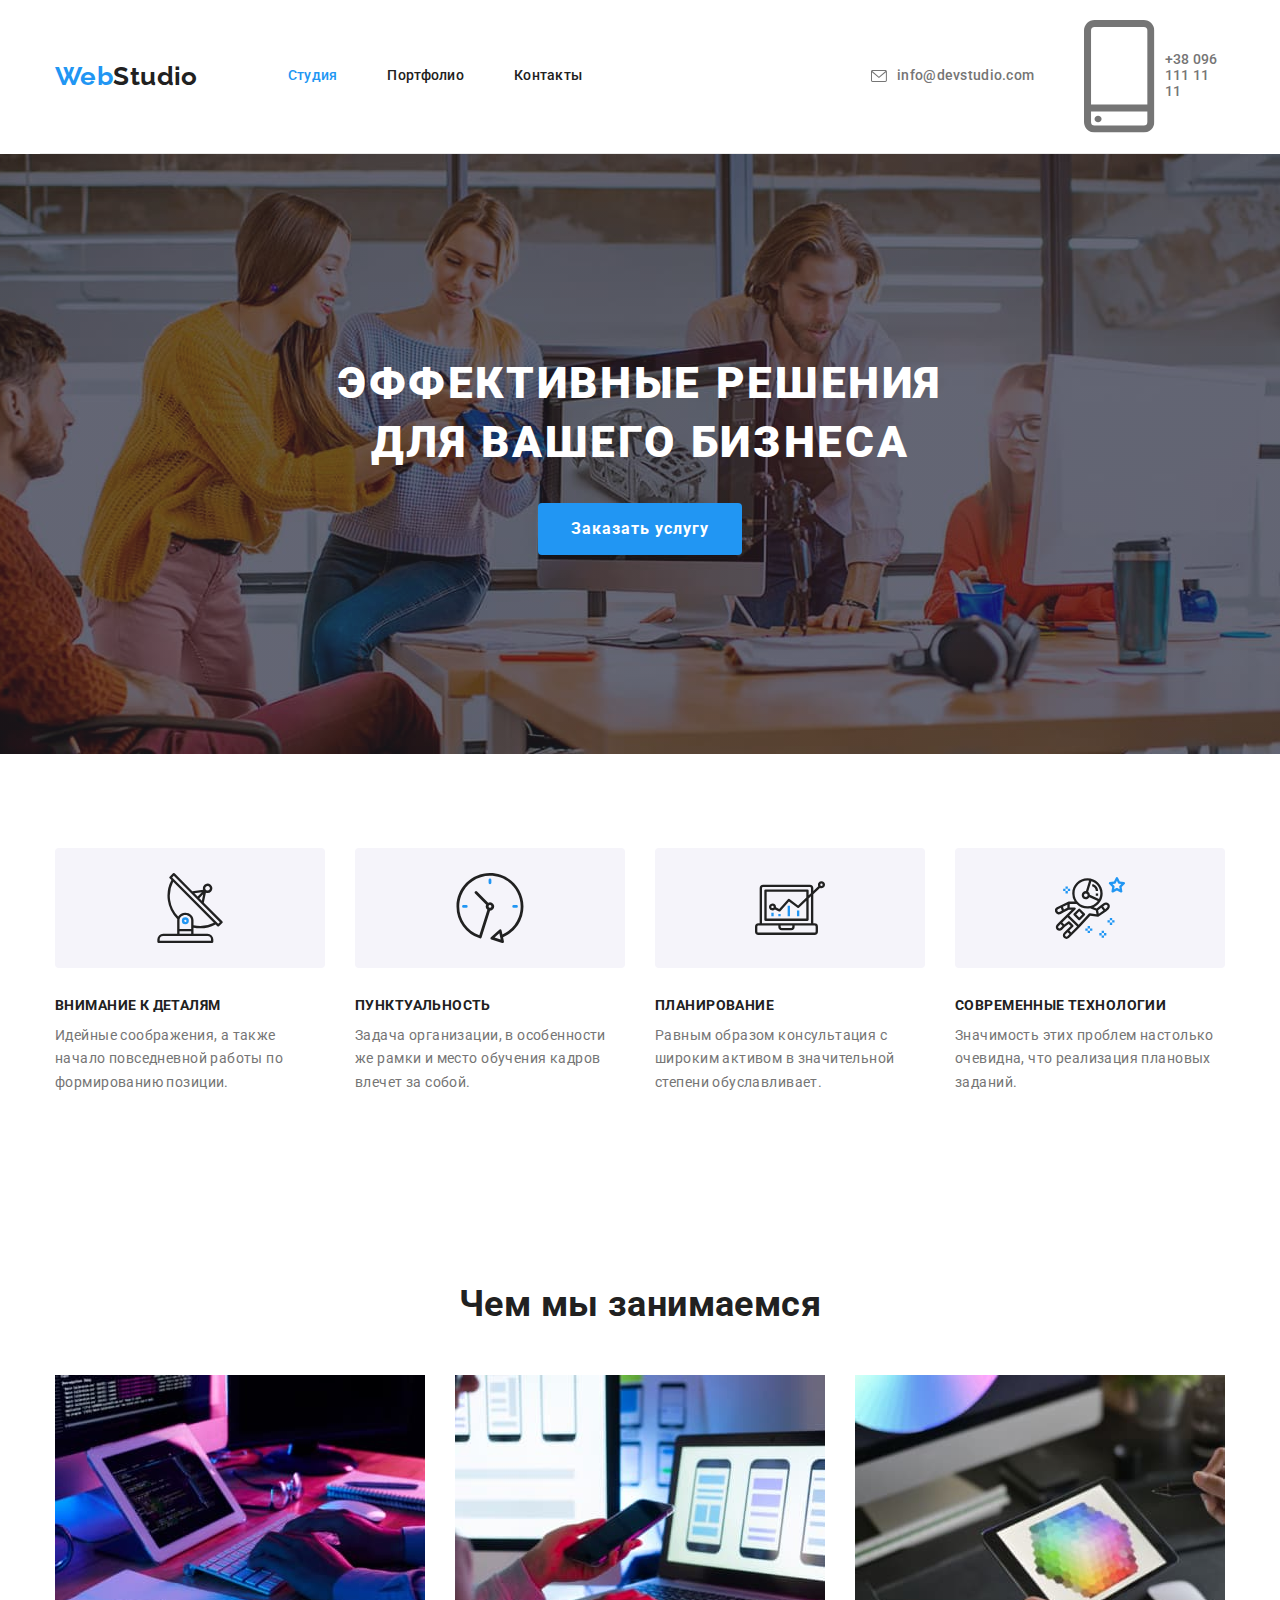
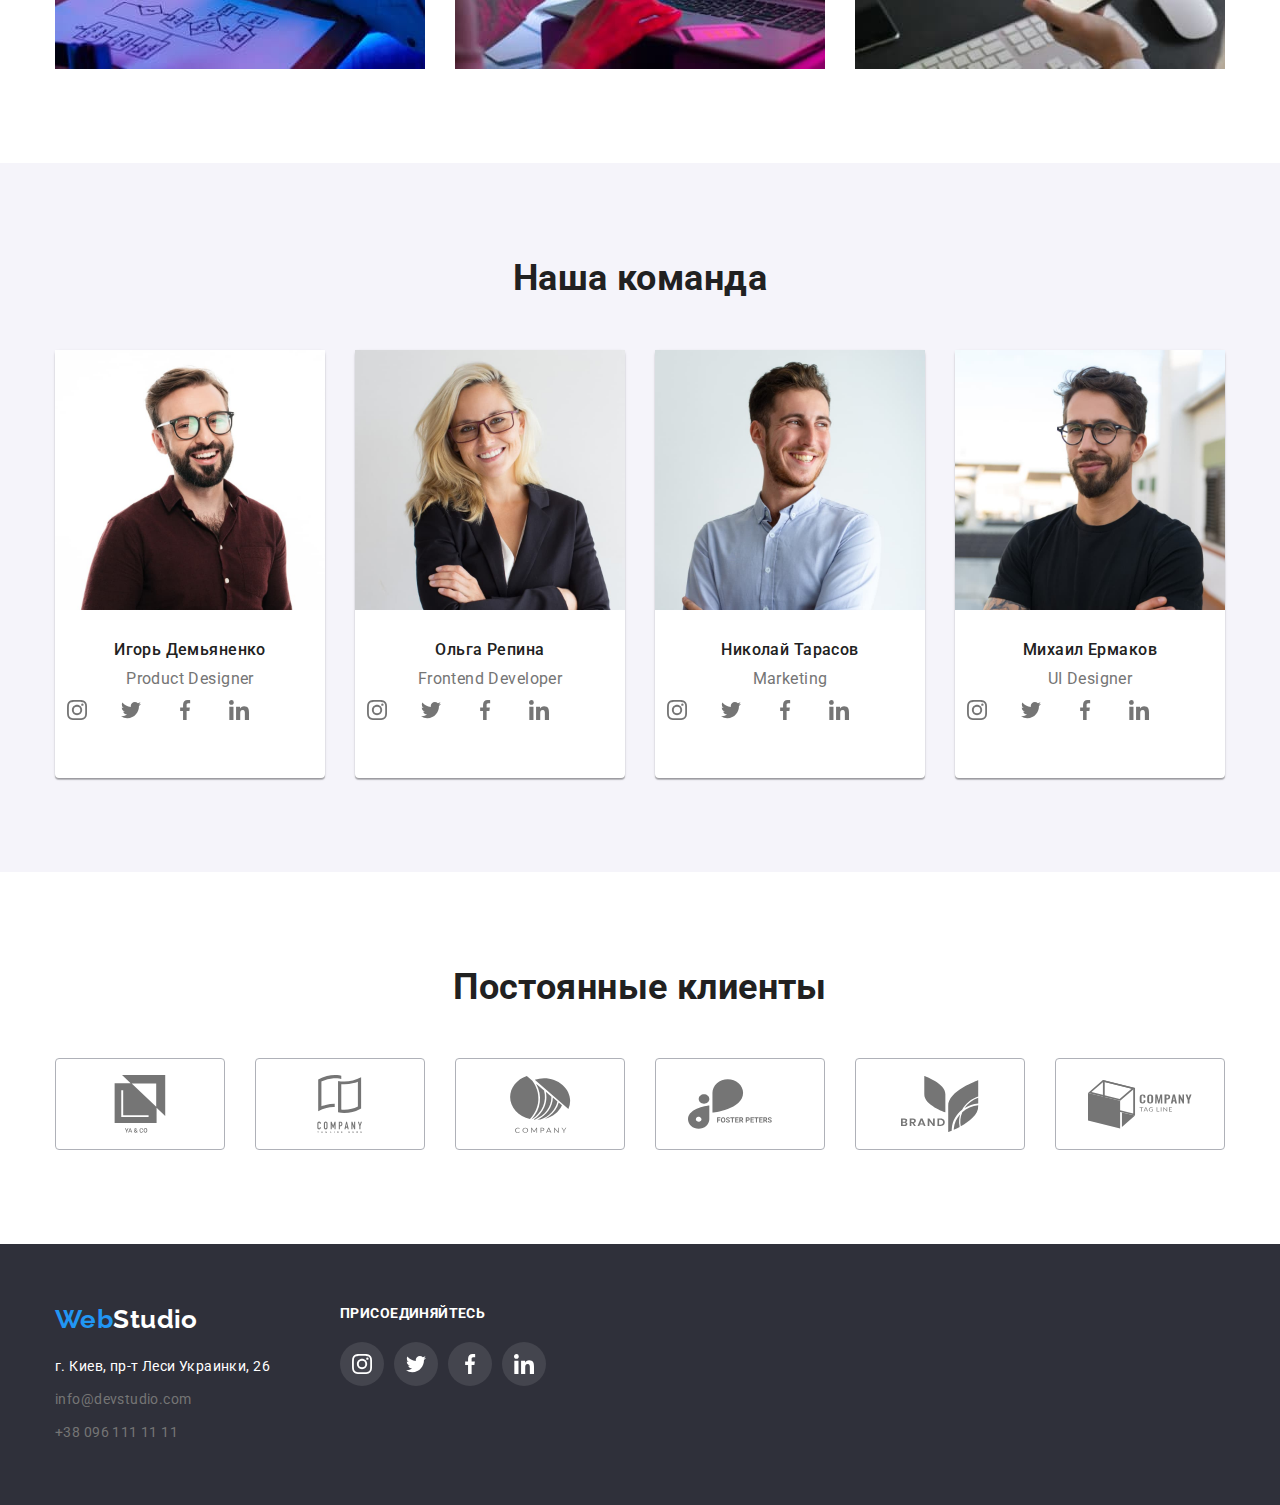
==== commit e7128ca1: "Исправил ошибку с иконками, центрировал их флексами" ====
--- a/index.html
+++ b/index.html
@@ -39,18 +39,18 @@
                 <ul class="header-contacts">
                     <li class="hd-contacts-item">
                         <a class="header-contact" href="mailto:info@devstudio.com">
-                            <svg class="mail-icon" width="16" height="12">
+                            <svg class="mail-icon icon" width="16" height="12">
                                 <use href="./images/icons.svg#mail"></use>
                             </svg>
-                            <span class="contact-text">info@devstudio.com</span>
+                            info@devstudio.com
                         </a>
                     </li>
                     <li class="hd-contacts-item">
                         <a class="header-contact" href="tel:+380961111111">
-                            <svg class="tel-icon" width="10" height="16">
+                            <svg class="tel-icon icon" width="10" height="16">
                                 <use href="./images/icons.svg#tel"></use>
                             </svg>
-                            <span class="contact-text">+38 096 111 11 11</span>
+                            +38 096 111 11 11
                         </a>
                     </li>
                 </ul>
@@ -164,14 +164,10 @@
                     <h2 class="section-title">Наша команда</h2>
                     <ul class="comand-list">
                         <li class="comand-item">
-                            <div class="comand-thumb">
-                                <img src="./images/img1.jpg" alt="Игорь" width="270" />
-                            </div>
+                            <img src="./images/img1.jpg" alt="Игорь" width="270" />
                             <div class="comand-content">
                                 <h3 class="comand-heading">Игорь Демьяненко</h3>
                                 <p lang="en" class="comand-text">Product Designer</p>
-                            </div>
-                            <div class="comand-social-networks">
                                 <ul class="social-networks">
                                     <li class="social-networks-item">
                                         <a
@@ -222,14 +218,10 @@
                         </li>
 
                         <li class="comand-item">
-                            <div class="comand-thumb">
-                                <img src="./images/img2.jpg" alt="Ольга" width="270" />
-                            </div>
+                            <img src="./images/img2.jpg" alt="Ольга" width="270" />
                             <div class="comand-content">
                                 <h3 class="comand-heading">Ольга Репина</h3>
                                 <p lang="en" class="comand-text">Frontend Developer</p>
-                            </div>
-                            <div class="comand-social-networks">
                                 <ul class="social-networks">
                                     <li class="social-networks-item">
                                         <a
@@ -280,14 +272,10 @@
                         </li>
 
                         <li class="comand-item">
-                            <div class="comand-thumb">
-                                <img src="./images/img3.jpg" alt="Николай" width="270" />
-                            </div>
+                            <img src="./images/img3.jpg" alt="Николай" width="270" />
                             <div class="comand-content">
                                 <h3 class="comand-heading">Николай Тарасов</h3>
                                 <p lang="en" class="comand-text">Marketing</p>
-                            </div>
-                            <div class="comand-social-networks">
                                 <ul class="social-networks">
                                     <li class="social-networks-item">
                                         <a
@@ -338,14 +326,10 @@
                         </li>
 
                         <li class="comand-item">
-                            <div class="comand-thumb">
-                                <img src="./images/img4.jpg" alt="Михаил" width="270" />
-                            </div>
+                            <img src="./images/img4.jpg" alt="Михаил" width="270" />
                             <div class="comand-content">
                                 <h3 class="comand-heading">Михаил Ермаков</h3>
                                 <p lang="en" class="comand-text">UI Designer</p>
-                            </div>
-                            <div class="comand-social-networks">
                                 <ul class="social-networks">
                                     <li class="social-networks-item">
                                         <a
@@ -523,28 +507,28 @@
                                 href="https://www.instagram.com/"
                                 target="_blank"
                             >
-                                <svg class="ft-instagram-icon" width="20" height="20">
+                                <svg class="ft-instagram-icon icon" width="20" height="20">
                                     <use href="./images/icons.svg#instagram"></use>
                                 </svg>
                             </a>
                         </li>
                         <li class="ft-socials-item">
                             <a class="ft-socials-link" href="https://twitter.com/" target="_blank">
-                                <svg class="ft-twitter-icon" width="20" height="20">
+                                <svg class="ft-twitter-icon icon" width="20" height="20">
                                     <use href="./images/icons.svg#twitter"></use>
                                 </svg>
                             </a>
                         </li>
                         <li class="ft-socials-item">
                             <a class="ft-socials-link" href="https://facebook.com/" target="_blank">
-                                <svg class="ft-facebook-icon" width="20" height="20">
+                                <svg class="ft-facebook-icon icon" width="20" height="20">
                                     <use href="./images/icons.svg#facebook"></use>
                                 </svg>
                             </a>
                         </li>
                         <li class="ft-socials-item">
                             <a class="ft-socials-link" href="https://linkedin.com/" target="_blank">
-                                <svg class="ft-linkedin-icon" width="20" height="20">
+                                <svg class="ft-linkedin-icon icon" width="20" height="20">
                                     <use href="./images/icons.svg#linkedin"></use>
                                 </svg>
                             </a>
--- a/css/style.css
+++ b/css/style.css
@@ -28,9 +28,13 @@
 h1,
 h2,
 h3,
-p,
+p {
+    margin: 0;
+    padding: 0;
+}
+
 ul {
-    list-style: 0;
+    list-style: none;
     margin: 0;
     padding: 0;
 }
@@ -43,6 +47,7 @@
 img {
     display: block;
     max-width: 100%;
+    height: auto;
 }
 
 .visually-hidden {
